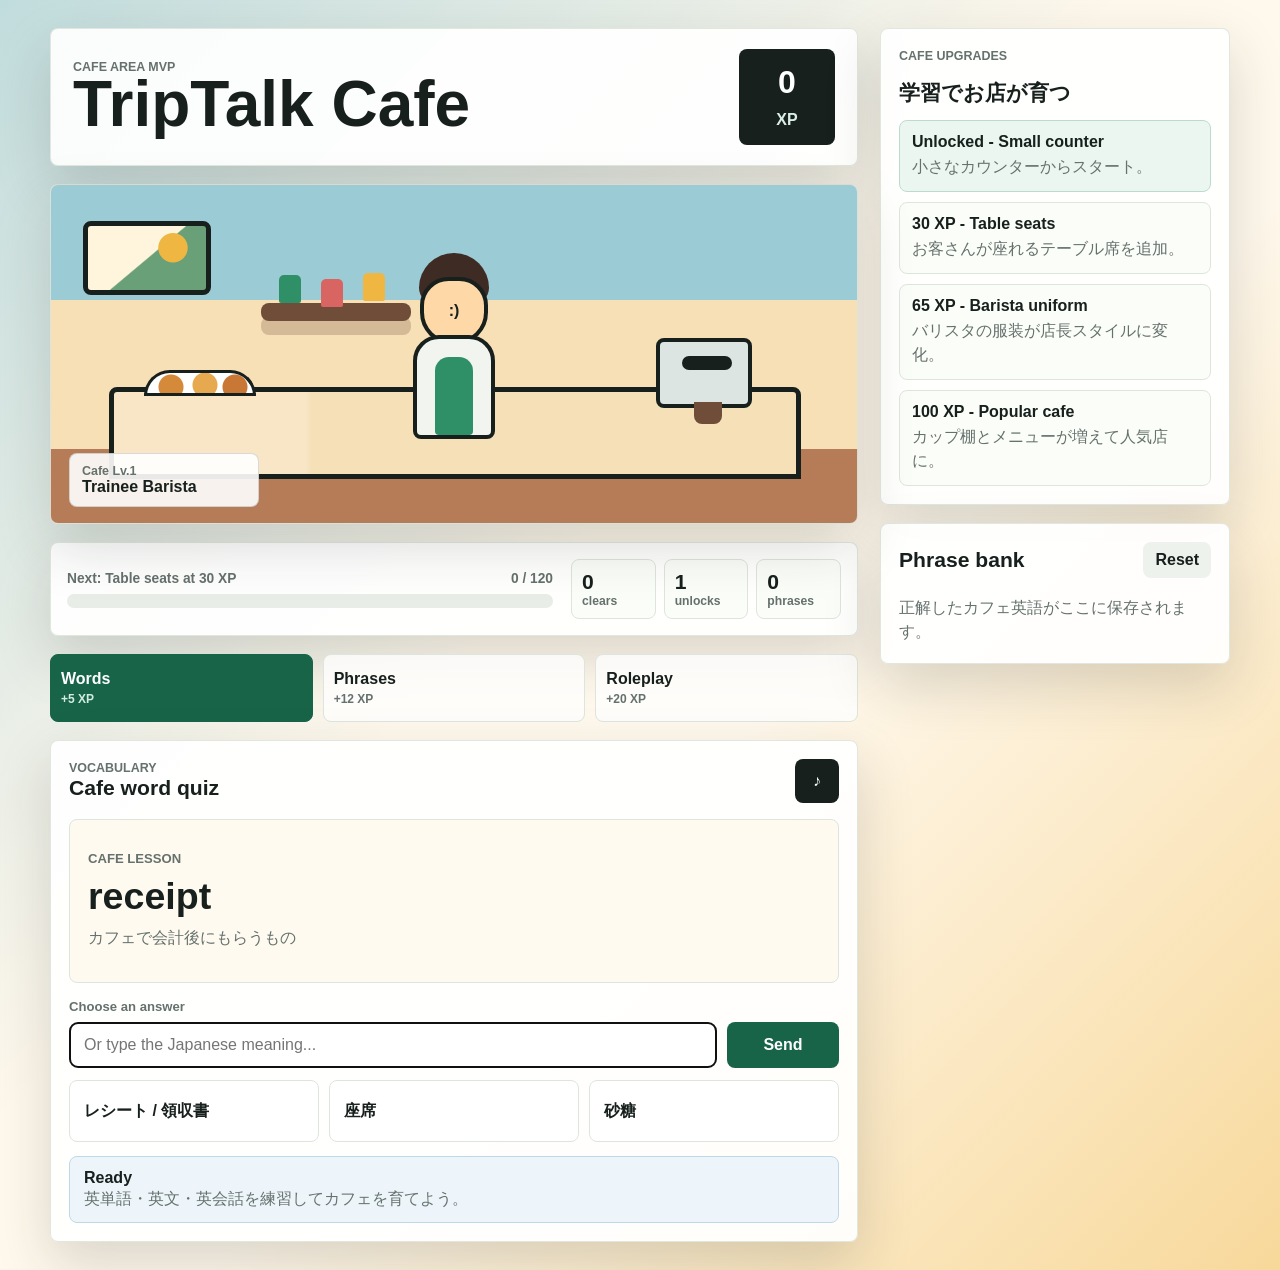
==== index.html @ 15aa1858 "Initial GitHub Pages cafe app" ====
<!doctype html>
<html lang="ja">
  <head>
    <meta charset="utf-8" />
    <meta name="viewport" content="width=device-width, initial-scale=1" />
    <title>TripTalk Cafe</title>
    <link rel="stylesheet" href="styles.css" />
  </head>
  <body>
    <main class="app-shell">
      <section class="main-panel" aria-label="Cafe learning area">
        <header class="topbar">
          <div>
            <p class="kicker">Cafe Area MVP</p>
            <h1>TripTalk Cafe</h1>
          </div>
          <div class="xp-badge" aria-label="Total XP">
            <strong id="totalXp">0</strong>
            <span>XP</span>
          </div>
        </header>

        <section class="cafe-stage" id="cafeStage" aria-label="Cafe room">
          <div class="wall-art"></div>
          <div class="shelf shelf-left"></div>
          <div class="shelf shelf-right"></div>
          <div class="counter">
            <div class="pastries"></div>
            <div class="machine"></div>
            <div class="cup-row"></div>
          </div>
          <div class="barista" id="barista" aria-label="Barista character">
            <div class="barista-hair"></div>
            <div class="barista-face">
              <span></span>
            </div>
            <div class="barista-body">
              <div class="apron"></div>
            </div>
          </div>
          <div class="stage-label">
            <span id="cafeLevelLabel">Cafe Lv.1</span>
            <strong id="baristaTitle">Trainee Barista</strong>
          </div>
        </section>

        <section class="progress-board">
          <div class="meter-group">
            <div class="meter-label">
              <span id="nextRewardText">Next: Table seats at 30 XP</span>
              <span id="xpMeterText">0 / 120</span>
            </div>
            <div class="meter">
              <span id="xpBar"></span>
            </div>
          </div>
          <div class="stat-grid">
            <div>
              <strong id="clearCount">0</strong>
              <span>clears</span>
            </div>
            <div>
              <strong id="itemCount">0</strong>
              <span>unlocks</span>
            </div>
            <div>
              <strong id="phraseCount">0</strong>
              <span>phrases</span>
            </div>
          </div>
        </section>

        <nav class="mode-tabs" aria-label="Learning modes" id="modeTabs"></nav>

        <section class="lesson-card">
          <div class="lesson-head">
            <div>
              <p class="label" id="modeLabel">Vocabulary</p>
              <h2 id="promptTitle">Start learning cafe English</h2>
            </div>
            <button class="icon-button" id="soundButton" type="button" aria-label="Read English aloud" title="Read English aloud">
              <span aria-hidden="true">♪</span>
            </button>
          </div>

          <div class="question-box" id="questionBox" aria-live="polite"></div>

          <form class="answer-form" id="answerForm">
            <label for="answerInput" id="answerLabel">Your answer</label>
            <div class="answer-row">
              <input id="answerInput" name="answer" autocomplete="off" placeholder="Type your answer..." />
              <button type="submit">Send</button>
            </div>
          </form>

          <div class="choice-grid" id="choiceGrid" aria-label="Answer choices"></div>

          <section class="feedback" id="feedback" aria-live="polite">
            <strong>Ready</strong>
            <span>英単語・英文・英会話を練習してカフェを育てよう。</span>
          </section>
        </section>
      </section>

      <aside class="side-panel" aria-label="Cafe progress">
        <section class="side-card">
          <p class="kicker">Cafe upgrades</p>
          <h2>学習でお店が育つ</h2>
          <div class="upgrade-list" id="upgradeList"></div>
        </section>

        <section class="side-card">
          <div class="section-head">
            <h2>Phrase bank</h2>
            <button id="resetButton" type="button">Reset</button>
          </div>
          <div id="phraseBank"></div>
        </section>
      </aside>
    </main>

    <script src="app.js"></script>
  </body>
</html>
---- styles.css ----
:root {
  color-scheme: light;
  --ink: #17201d;
  --muted: #65716d;
  --paper: #fff8ec;
  --surface: #ffffff;
  --line: #dee5dc;
  --green: #2f8f67;
  --green-dark: #176449;
  --rose: #d96563;
  --sky: #9bcbd4;
  --gold: #efb642;
  --coffee: #6f4d38;
  --cream: #f6e0b8;
  --shadow: 0 22px 55px rgba(36, 43, 38, 0.17);
}

* {
  box-sizing: border-box;
}

body {
  margin: 0;
  min-height: 100vh;
  font-family: Inter, "Yu Gothic UI", "Hiragino Kaku Gothic ProN", Meiryo, sans-serif;
  color: var(--ink);
  background:
    linear-gradient(135deg, rgba(155, 203, 212, 0.62), transparent 44%),
    linear-gradient(315deg, rgba(239, 182, 66, 0.48), transparent 42%),
    var(--paper);
}

button,
input {
  font: inherit;
}

button {
  border: 0;
  cursor: pointer;
}

.app-shell {
  width: min(1180px, calc(100% - 32px));
  min-height: 100vh;
  margin: 0 auto;
  padding: 28px 0;
  display: grid;
  grid-template-columns: minmax(0, 1fr) 350px;
  gap: 22px;
  align-items: start;
}

.main-panel,
.side-panel {
  display: grid;
  gap: 18px;
}

.topbar,
.cafe-stage,
.progress-board,
.lesson-card,
.side-card {
  background: rgba(255, 255, 255, 0.92);
  border: 1px solid rgba(222, 229, 220, 0.9);
  border-radius: 8px;
  box-shadow: var(--shadow);
}

.topbar {
  min-height: 98px;
  padding: 20px 22px;
  display: flex;
  align-items: center;
  justify-content: space-between;
  gap: 16px;
}

.kicker,
.label {
  margin: 0;
  color: var(--muted);
  font-size: 0.78rem;
  font-weight: 850;
  letter-spacing: 0;
  text-transform: uppercase;
}

h1,
h2,
p {
  margin-top: 0;
}

h1 {
  margin-bottom: 0;
  font-size: clamp(2.1rem, 5vw, 4.4rem);
  line-height: 0.95;
}

h2 {
  margin-bottom: 0;
  font-size: 1.32rem;
  line-height: 1.2;
}

.xp-badge {
  min-width: 96px;
  aspect-ratio: 1;
  padding: 10px;
  border-radius: 8px;
  background: var(--ink);
  color: white;
  display: grid;
  place-items: center;
  text-align: center;
}

.xp-badge strong {
  font-size: 2rem;
  line-height: 1;
}

.xp-badge span {
  color: #d9eee5;
  font-weight: 850;
}

.cafe-stage {
  position: relative;
  height: 340px;
  overflow: hidden;
  background:
    linear-gradient(#9bcbd4 0 34%, #f7dfb6 34% 78%, #b67c58 78% 100%);
}

.cafe-stage.level-2 {
  background:
    linear-gradient(#9bcbd4 0 32%, #f4d5a7 32% 76%, #a66d4c 76% 100%);
}

.cafe-stage.level-3 {
  background:
    linear-gradient(#8fc1cd 0 30%, #f2cd9b 30% 74%, #965f42 74% 100%);
}

.wall-art {
  position: absolute;
  left: 32px;
  top: 36px;
  width: 128px;
  height: 74px;
  border: 5px solid var(--ink);
  border-radius: 8px;
  background:
    radial-gradient(circle at 72% 34%, var(--gold) 0 15%, transparent 16%),
    linear-gradient(140deg, transparent 0 50%, #6aa078 51% 100%),
    #fff4dc;
}

.shelf {
  position: absolute;
  top: 118px;
  height: 18px;
  border-radius: 8px;
  background: var(--coffee);
  box-shadow: 0 14px 0 rgba(111, 77, 56, 0.25);
}

.shelf::before {
  content: "";
  position: absolute;
  left: 18px;
  top: -28px;
  width: 22px;
  height: 28px;
  border-radius: 5px 5px 2px 2px;
  background: var(--green);
  box-shadow: 42px 4px 0 var(--rose), 84px -2px 0 var(--gold);
}

.shelf-left {
  left: 210px;
  width: 150px;
}

.shelf-right {
  right: 30px;
  width: 156px;
  opacity: 0;
}

.cafe-stage.level-2 .shelf-right,
.cafe-stage.level-3 .shelf-right {
  opacity: 1;
}

.counter {
  position: absolute;
  left: 58px;
  right: 56px;
  bottom: 44px;
  height: 92px;
  border: 5px solid var(--ink);
  border-radius: 8px 8px 0 0;
  background:
    linear-gradient(90deg, rgba(255, 255, 255, 0.2) 0 28%, transparent 29%),
    var(--cream);
}

.machine {
  position: absolute;
  right: 44px;
  top: -54px;
  width: 96px;
  height: 70px;
  border: 4px solid var(--ink);
  border-radius: 8px;
  background: #dce5e2;
}

.machine::before {
  content: "";
  position: absolute;
  left: 22px;
  top: 14px;
  width: 50px;
  height: 14px;
  border-radius: 999px;
  background: var(--ink);
}

.machine::after {
  content: "";
  position: absolute;
  left: 34px;
  bottom: -20px;
  width: 28px;
  height: 22px;
  border-radius: 0 0 8px 8px;
  background: var(--coffee);
}

.pastries {
  position: absolute;
  left: 30px;
  top: -22px;
  width: 112px;
  height: 26px;
  border: 3px solid var(--ink);
  border-radius: 999px 999px 8px 8px;
  background:
    radial-gradient(circle at 24px 14px, #d58a3a 0 12px, transparent 13px),
    radial-gradient(circle at 58px 12px, #e7a950 0 12px, transparent 13px),
    radial-gradient(circle at 88px 14px, #c97735 0 12px, transparent 13px),
    #fff;
}

.cup-row {
  position: absolute;
  left: 190px;
  top: -22px;
  width: 96px;
  height: 26px;
  opacity: 0;
  background: repeating-linear-gradient(90deg, #fff 0 18px, transparent 18px 28px);
}

.cafe-stage.level-3 .cup-row {
  opacity: 1;
}

.barista {
  position: absolute;
  left: 50%;
  bottom: 84px;
  width: 118px;
  height: 186px;
  transform: translateX(-50%);
}

.barista-hair {
  position: absolute;
  left: 24px;
  top: 0;
  width: 70px;
  height: 52px;
  border-radius: 36px 36px 18px 18px;
  background: #3e2b24;
}

.barista-face {
  position: absolute;
  left: 25px;
  top: 24px;
  width: 68px;
  height: 68px;
  border: 4px solid var(--ink);
  border-radius: 42% 42% 48% 48%;
  background: #ffd8a8;
  display: grid;
  place-items: center;
}

.barista-face span::before {
  content: ":)";
  font-weight: 900;
}

.barista-body {
  position: absolute;
  left: 18px;
  right: 18px;
  bottom: 0;
  height: 104px;
  border: 4px solid var(--ink);
  border-radius: 26px 26px 8px 8px;
  background: #f1f4ef;
}

.apron {
  position: absolute;
  left: 18px;
  right: 18px;
  bottom: 0;
  height: 78px;
  border-radius: 14px 14px 4px 4px;
  background: var(--green);
}

.cafe-stage.level-2 .apron {
  background: var(--rose);
}

.cafe-stage.level-3 .barista-body {
  background: #253d58;
}

.cafe-stage.level-3 .apron {
  background: var(--gold);
}

.stage-label {
  position: absolute;
  left: 18px;
  bottom: 16px;
  min-width: 190px;
  padding: 10px 12px;
  border-radius: 8px;
  background: rgba(255, 255, 255, 0.9);
  border: 1px solid rgba(23, 32, 29, 0.16);
}

.stage-label span,
.stage-label strong {
  display: block;
}

.stage-label span {
  color: var(--muted);
  font-size: 0.78rem;
  font-weight: 850;
}

.progress-board {
  padding: 16px;
  display: grid;
  grid-template-columns: minmax(0, 1fr) 270px;
  gap: 18px;
  align-items: center;
}

.meter-label {
  display: flex;
  justify-content: space-between;
  gap: 12px;
  color: var(--muted);
  font-size: 0.86rem;
  font-weight: 850;
  margin-bottom: 8px;
}

.meter {
  height: 14px;
  overflow: hidden;
  border-radius: 999px;
  background: #e8ede7;
}

.meter span {
  display: block;
  height: 100%;
  width: 0%;
  border-radius: inherit;
  background: linear-gradient(90deg, var(--green), var(--gold));
  transition: width 220ms ease;
}

.stat-grid {
  display: grid;
  grid-template-columns: repeat(3, 1fr);
  gap: 8px;
}

.stat-grid div {
  padding: 10px;
  border: 1px solid var(--line);
  border-radius: 8px;
  background: #fbfdf8;
}

.stat-grid strong,
.stat-grid span {
  display: block;
}

.stat-grid strong {
  font-size: 1.32rem;
}

.stat-grid span {
  color: var(--muted);
  font-size: 0.76rem;
  font-weight: 850;
}

.mode-tabs {
  display: grid;
  grid-template-columns: repeat(3, 1fr);
  gap: 10px;
}

.mode-tabs button {
  min-height: 68px;
  padding: 10px;
  border-radius: 8px;
  color: var(--ink);
  background: rgba(255, 255, 255, 0.78);
  border: 1px solid var(--line);
  font-weight: 900;
  text-align: left;
}

.mode-tabs button span {
  display: block;
  color: var(--muted);
  font-size: 0.75rem;
  font-weight: 850;
  margin-top: 4px;
}

.mode-tabs button.active {
  color: white;
  background: var(--green-dark);
  border-color: var(--green-dark);
}

.mode-tabs button.active span {
  color: #d2ede0;
}

.lesson-card,
.side-card {
  padding: 18px;
}

.lesson-head,
.section-head {
  display: flex;
  align-items: center;
  justify-content: space-between;
  gap: 12px;
}

.icon-button {
  width: 44px;
  height: 44px;
  border-radius: 8px;
  background: var(--ink);
  color: white;
  font-weight: 900;
  flex: 0 0 auto;
}

.question-box {
  min-height: 164px;
  margin: 16px 0;
  padding: 18px;
  border-radius: 8px;
  border: 1px solid var(--line);
  background: #fffaf0;
  display: grid;
  align-content: center;
  gap: 10px;
}

.question-box .speaker {
  color: var(--muted);
  font-size: 0.82rem;
  font-weight: 850;
  text-transform: uppercase;
}

.question-box .prompt {
  font-size: clamp(1.4rem, 4vw, 2.35rem);
  font-weight: 900;
  line-height: 1.08;
}

.question-box .hint {
  color: var(--muted);
  line-height: 1.55;
}

.answer-form {
  display: grid;
  gap: 8px;
}

.answer-form label {
  color: var(--muted);
  font-size: 0.82rem;
  font-weight: 900;
}

.answer-row {
  display: grid;
  grid-template-columns: minmax(0, 1fr) 112px;
  gap: 10px;
}

.answer-row input {
  min-width: 0;
  padding: 13px 14px;
  border: 1px solid var(--line);
  border-radius: 8px;
  background: white;
  color: var(--ink);
}

.answer-row button,
.choice-grid button,
.side-card button {
  padding: 12px 14px;
  border-radius: 8px;
  background: var(--green-dark);
  color: white;
  font-weight: 900;
}

.choice-grid {
  display: grid;
  grid-template-columns: repeat(3, 1fr);
  gap: 10px;
  margin-top: 12px;
}

.choice-grid button {
  min-height: 62px;
  color: var(--ink);
  background: white;
  border: 1px solid var(--line);
  text-align: left;
}

.choice-grid button:hover,
.choice-grid button:focus {
  border-color: var(--green);
  box-shadow: 0 0 0 3px rgba(47, 143, 103, 0.15);
}

.feedback {
  min-height: 58px;
  margin-top: 14px;
  padding: 12px 14px;
  border-radius: 8px;
  display: grid;
  gap: 2px;
  background: #edf5fb;
  border: 1px solid #bfd8e8;
}

.feedback.good {
  background: #eaf6ef;
  border-color: #bcdccb;
}

.feedback.try {
  background: #fff4e6;
  border-color: #efd0a8;
}

.feedback strong {
  display: block;
}

.feedback span {
  color: var(--muted);
}

.side-card {
  display: grid;
  gap: 14px;
}

.side-card p {
  color: var(--muted);
  line-height: 1.55;
  margin-bottom: 0;
}

.upgrade-list,
.phrase-list {
  display: grid;
  gap: 10px;
}

.upgrade-item,
.phrase-item {
  padding: 12px;
  border-radius: 8px;
  border: 1px solid var(--line);
  background: #fbfdf8;
}

.upgrade-item.unlocked {
  border-color: #bcdccb;
  background: #eaf6ef;
}

.upgrade-item strong,
.upgrade-item span,
.phrase-item strong,
.phrase-item span {
  display: block;
}

.upgrade-item span,
.phrase-item span,
.empty-bank {
  margin-top: 4px;
  color: var(--muted);
  line-height: 1.5;
}

.section-head h2 {
  margin: 0;
}

.section-head button {
  color: var(--ink);
  background: #eef2ed;
  padding: 9px 12px;
}

@media (max-width: 920px) {
  .app-shell {
    grid-template-columns: 1fr;
  }

  .progress-board {
    grid-template-columns: 1fr;
  }
}

@media (max-width: 640px) {
  .app-shell {
    width: min(100% - 20px, 1180px);
    padding: 10px 0;
  }

  .topbar {
    align-items: flex-start;
  }

  .xp-badge {
    min-width: 74px;
  }

  .cafe-stage {
    height: 300px;
  }

  .counter {
    left: 20px;
    right: 20px;
  }

  .barista {
    transform: translateX(-44%) scale(0.88);
  }

  .mode-tabs,
  .choice-grid,
  .answer-row,
  .stat-grid {
    grid-template-columns: 1fr;
  }
}
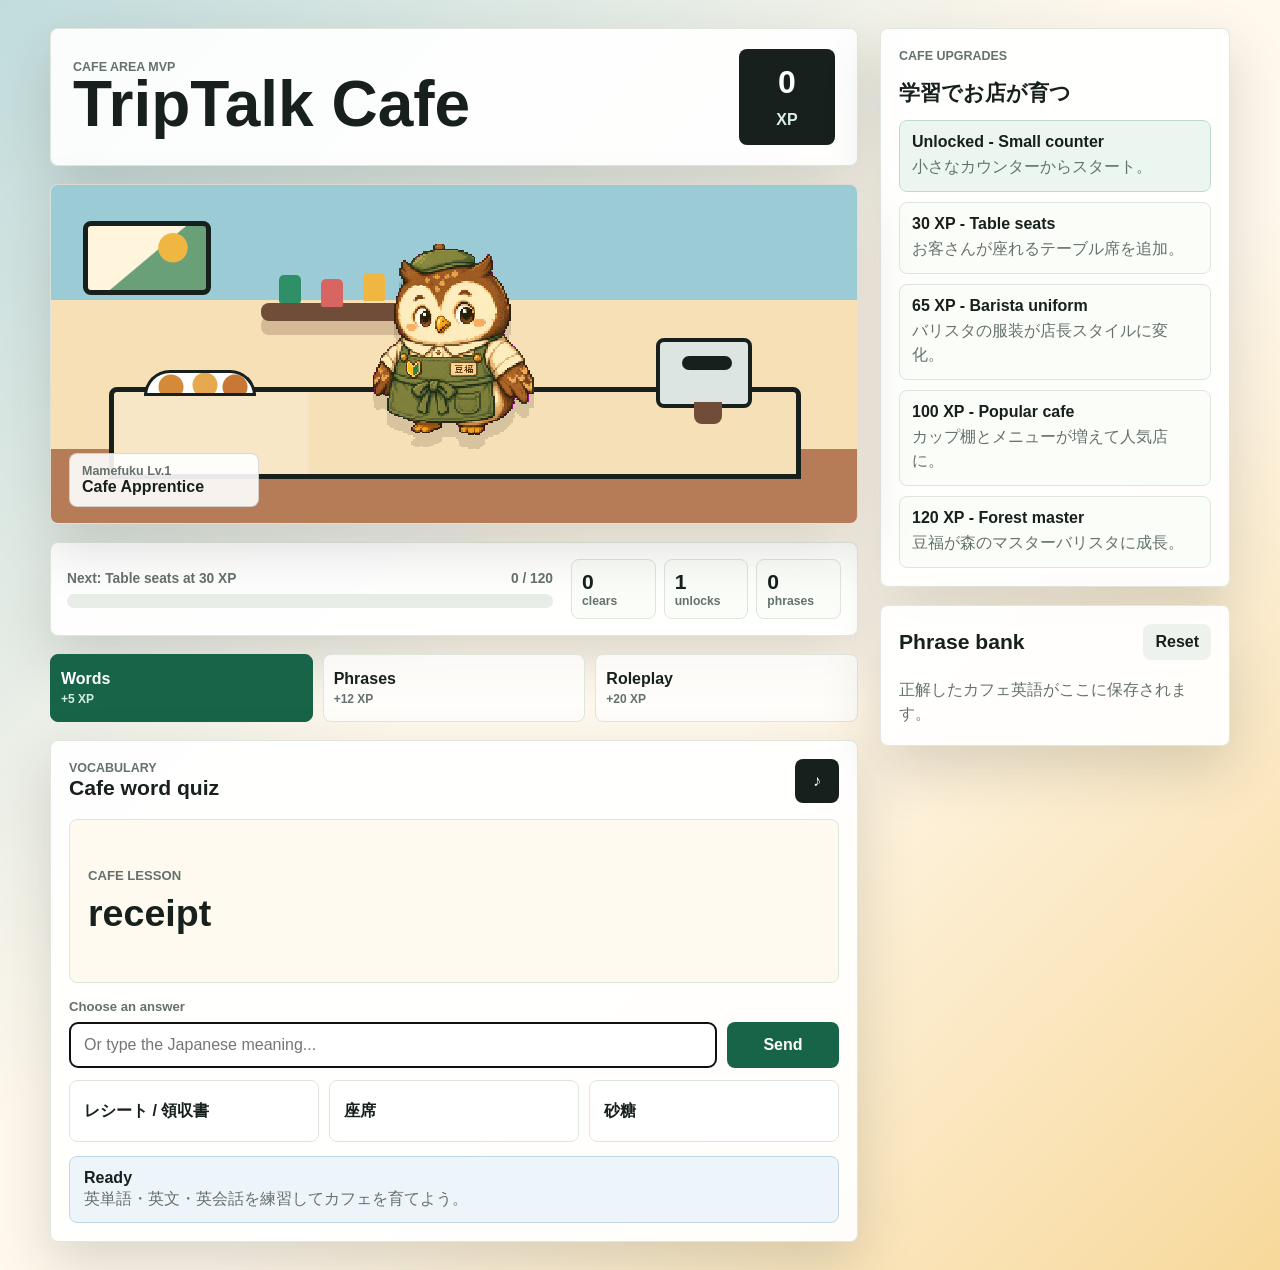
==== commit a9b1d2b0: "Add Mamefuku character progression" ====
--- a/index.html
+++ b/index.html
@@ -29,14 +29,8 @@
             <div class="machine"></div>
             <div class="cup-row"></div>
           </div>
-          <div class="barista" id="barista" aria-label="Barista character">
-            <div class="barista-hair"></div>
-            <div class="barista-face">
-              <span></span>
-            </div>
-            <div class="barista-body">
-              <div class="apron"></div>
-            </div>
+          <div class="barista" id="barista" aria-label="Mamefuku character">
+            <img id="mamefukuImage" class="mamefuku-image" src="assets/characters/mamefuku/mamefuku-lv1.png" alt="Mamefuku cafe apprentice" />
           </div>
           <div class="stage-label">
             <span id="cafeLevelLabel">Cafe Lv.1</span>
--- a/styles.css
+++ b/styles.css
@@ -274,71 +274,22 @@
 .barista {
   position: absolute;
   left: 50%;
-  bottom: 84px;
-  width: 118px;
-  height: 186px;
+  bottom: 64px;
+  width: clamp(154px, 28vw, 238px);
+  height: clamp(154px, 28vw, 238px);
   transform: translateX(-50%);
-}
-
-.barista-hair {
-  position: absolute;
-  left: 24px;
-  top: 0;
-  width: 70px;
-  height: 52px;
-  border-radius: 36px 36px 18px 18px;
-  background: #3e2b24;
-}
-
-.barista-face {
-  position: absolute;
-  left: 25px;
-  top: 24px;
-  width: 68px;
-  height: 68px;
-  border: 4px solid var(--ink);
-  border-radius: 42% 42% 48% 48%;
-  background: #ffd8a8;
-  display: grid;
-  place-items: center;
-}
-
-.barista-face span::before {
-  content: ":)";
-  font-weight: 900;
-}
-
-.barista-body {
-  position: absolute;
-  left: 18px;
-  right: 18px;
-  bottom: 0;
-  height: 104px;
-  border: 4px solid var(--ink);
-  border-radius: 26px 26px 8px 8px;
-  background: #f1f4ef;
-}
-
-.apron {
-  position: absolute;
-  left: 18px;
-  right: 18px;
-  bottom: 0;
-  height: 78px;
-  border-radius: 14px 14px 4px 4px;
-  background: var(--green);
-}
-
-.cafe-stage.level-2 .apron {
-  background: var(--rose);
-}
-
-.cafe-stage.level-3 .barista-body {
-  background: #253d58;
-}
-
-.cafe-stage.level-3 .apron {
-  background: var(--gold);
+  display: grid;
+  place-items: end center;
+  z-index: 2;
+}
+
+.mamefuku-image {
+  display: block;
+  width: 100%;
+  height: 100%;
+  object-fit: contain;
+  image-rendering: pixelated;
+  filter: drop-shadow(0 14px 0 rgba(63, 43, 31, 0.16));
 }
 
 .stage-label {
@@ -688,7 +639,10 @@
   }
 
   .barista {
-    transform: translateX(-44%) scale(0.88);
+    bottom: 62px;
+    width: 168px;
+    height: 168px;
+    transform: translateX(-42%);
   }
 
   .mode-tabs,
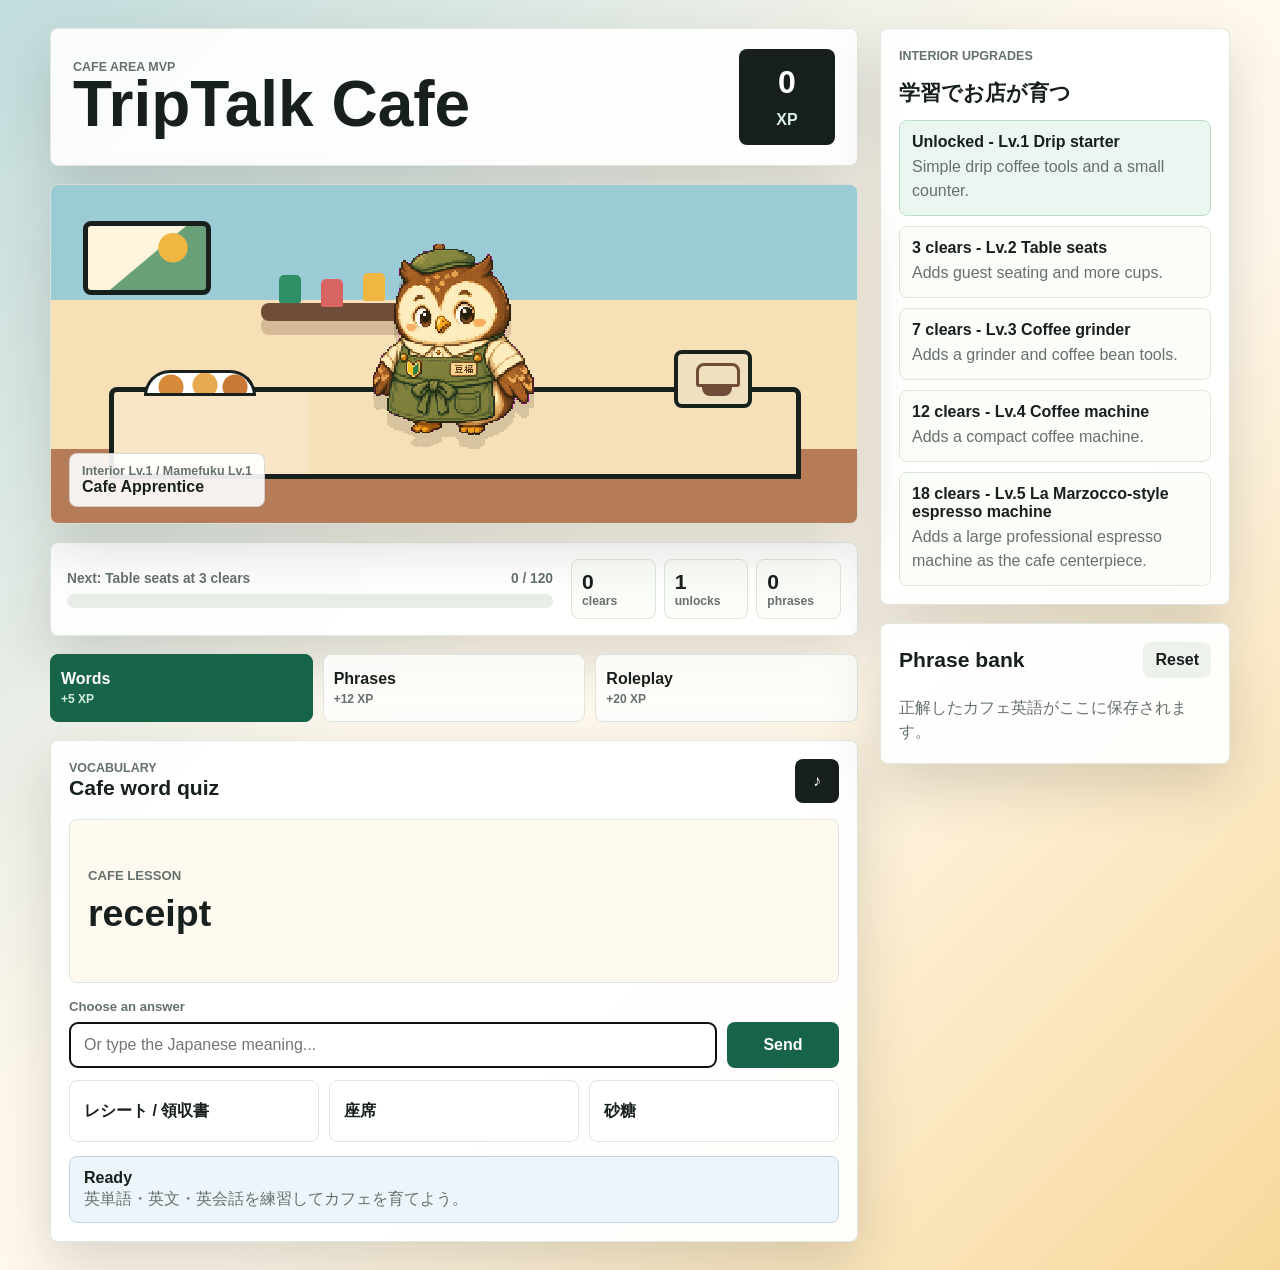
==== commit 5de68b75: "Add independent cafe interior progression" ====
--- a/index.html
+++ b/index.html
@@ -26,14 +26,17 @@
           <div class="shelf shelf-right"></div>
           <div class="counter">
             <div class="pastries"></div>
-            <div class="machine"></div>
+            <div class="drip-stand"></div>
+            <div class="grinder"></div>
+            <div class="coffee-machine"></div>
+            <div class="espresso-machine"></div>
             <div class="cup-row"></div>
           </div>
           <div class="barista" id="barista" aria-label="Mamefuku character">
             <img id="mamefukuImage" class="mamefuku-image" src="assets/characters/mamefuku/mamefuku-lv1.png" alt="Mamefuku cafe apprentice" />
           </div>
           <div class="stage-label">
-            <span id="cafeLevelLabel">Cafe Lv.1</span>
+            <span id="cafeLevelLabel">Interior Lv.1</span>
             <strong id="baristaTitle">Trainee Barista</strong>
           </div>
         </section>
@@ -98,7 +101,7 @@
 
       <aside class="side-panel" aria-label="Cafe progress">
         <section class="side-card">
-          <p class="kicker">Cafe upgrades</p>
+          <p class="kicker">Interior upgrades</p>
           <h2>学習でお店が育つ</h2>
           <div class="upgrade-list" id="upgradeList"></div>
         </section>
--- a/styles.css
+++ b/styles.css
@@ -135,12 +135,14 @@
     linear-gradient(#9bcbd4 0 34%, #f7dfb6 34% 78%, #b67c58 78% 100%);
 }
 
-.cafe-stage.level-2 {
+.cafe-stage.interior-2,
+.cafe-stage.interior-3 {
   background:
     linear-gradient(#9bcbd4 0 32%, #f4d5a7 32% 76%, #a66d4c 76% 100%);
 }
 
-.cafe-stage.level-3 {
+.cafe-stage.interior-4,
+.cafe-stage.interior-5 {
   background:
     linear-gradient(#8fc1cd 0 30%, #f2cd9b 30% 74%, #965f42 74% 100%);
 }
@@ -191,8 +193,10 @@
   opacity: 0;
 }
 
-.cafe-stage.level-2 .shelf-right,
-.cafe-stage.level-3 .shelf-right {
+.cafe-stage.interior-2 .shelf-right,
+.cafe-stage.interior-3 .shelf-right,
+.cafe-stage.interior-4 .shelf-right,
+.cafe-stage.interior-5 .shelf-right {
   opacity: 1;
 }
 
@@ -209,37 +213,149 @@
     var(--cream);
 }
 
-.machine {
+.drip-stand {
   position: absolute;
   right: 44px;
-  top: -54px;
-  width: 96px;
-  height: 70px;
+  top: -42px;
+  width: 78px;
+  height: 58px;
   border: 4px solid var(--ink);
   border-radius: 8px;
+  background: #efe0bf;
+}
+
+.drip-stand::before {
+  content: "";
+  position: absolute;
+  left: 18px;
+  top: 9px;
+  width: 38px;
+  height: 18px;
+  border-radius: 8px 8px 3px 3px;
+  border: 3px solid var(--coffee);
+  background: transparent;
+}
+
+.drip-stand::after {
+  content: "";
+  position: absolute;
+  left: 24px;
+  bottom: 8px;
+  width: 30px;
+  height: 12px;
+  border-radius: 2px 2px 8px 8px;
+  background: var(--coffee);
+}
+
+.grinder,
+.coffee-machine,
+.espresso-machine {
+  position: absolute;
+  opacity: 0;
+  transition: opacity 180ms ease;
+}
+
+.grinder {
+  right: 142px;
+  top: -50px;
+  width: 48px;
+  height: 66px;
+  border: 4px solid var(--ink);
+  border-radius: 8px;
+  background: #6f8f72;
+}
+
+.grinder::before {
+  content: "";
+  position: absolute;
+  left: 8px;
+  top: -24px;
+  width: 26px;
+  height: 28px;
+  border: 4px solid var(--ink);
+  border-radius: 16px 16px 6px 6px;
+  background: #d7c3a4;
+}
+
+.coffee-machine {
+  right: 38px;
+  top: -64px;
+  width: 104px;
+  height: 78px;
+  border: 4px solid var(--ink);
+  border-radius: 8px;
   background: #dce5e2;
 }
 
-.machine::before {
+.coffee-machine::before {
   content: "";
   position: absolute;
-  left: 22px;
-  top: 14px;
-  width: 50px;
+  left: 20px;
+  top: 15px;
+  width: 56px;
   height: 14px;
   border-radius: 999px;
   background: var(--ink);
 }
 
-.machine::after {
+.coffee-machine::after {
   content: "";
   position: absolute;
-  left: 34px;
+  left: 37px;
   bottom: -20px;
-  width: 28px;
+  width: 30px;
   height: 22px;
   border-radius: 0 0 8px 8px;
   background: var(--coffee);
+}
+
+.espresso-machine {
+  right: 18px;
+  top: -86px;
+  width: 172px;
+  height: 98px;
+  border: 5px solid var(--ink);
+  border-radius: 10px 10px 8px 8px;
+  background:
+    radial-gradient(circle at 24px 24px, #f5e6be 0 8px, transparent 9px),
+    linear-gradient(#bf4f4a 0 58%, #8d3735 59% 100%);
+  box-shadow: inset 0 -12px 0 rgba(0, 0, 0, 0.12);
+}
+
+.espresso-machine::before {
+  content: "";
+  position: absolute;
+  left: 52px;
+  right: 18px;
+  top: 24px;
+  height: 14px;
+  border-radius: 999px;
+  background: var(--ink);
+}
+
+.espresso-machine::after {
+  content: "";
+  position: absolute;
+  left: 68px;
+  bottom: -22px;
+  width: 64px;
+  height: 24px;
+  border-radius: 0 0 8px 8px;
+  background: var(--coffee);
+}
+
+.cafe-stage.interior-3 .grinder,
+.cafe-stage.interior-4 .grinder,
+.cafe-stage.interior-5 .grinder,
+.cafe-stage.interior-4 .coffee-machine,
+.cafe-stage.interior-5 .espresso-machine {
+  opacity: 1;
+}
+
+.cafe-stage.interior-4 .drip-stand,
+.cafe-stage.interior-5 .drip-stand,
+.cafe-stage.interior-5 .coffee-machine {
+  opacity: 0;
 }
 
 .pastries {
@@ -267,7 +383,9 @@
   background: repeating-linear-gradient(90deg, #fff 0 18px, transparent 18px 28px);
 }
 
-.cafe-stage.level-3 .cup-row {
+.cafe-stage.interior-3 .cup-row,
+.cafe-stage.interior-4 .cup-row,
+.cafe-stage.interior-5 .cup-row {
   opacity: 1;
 }
 
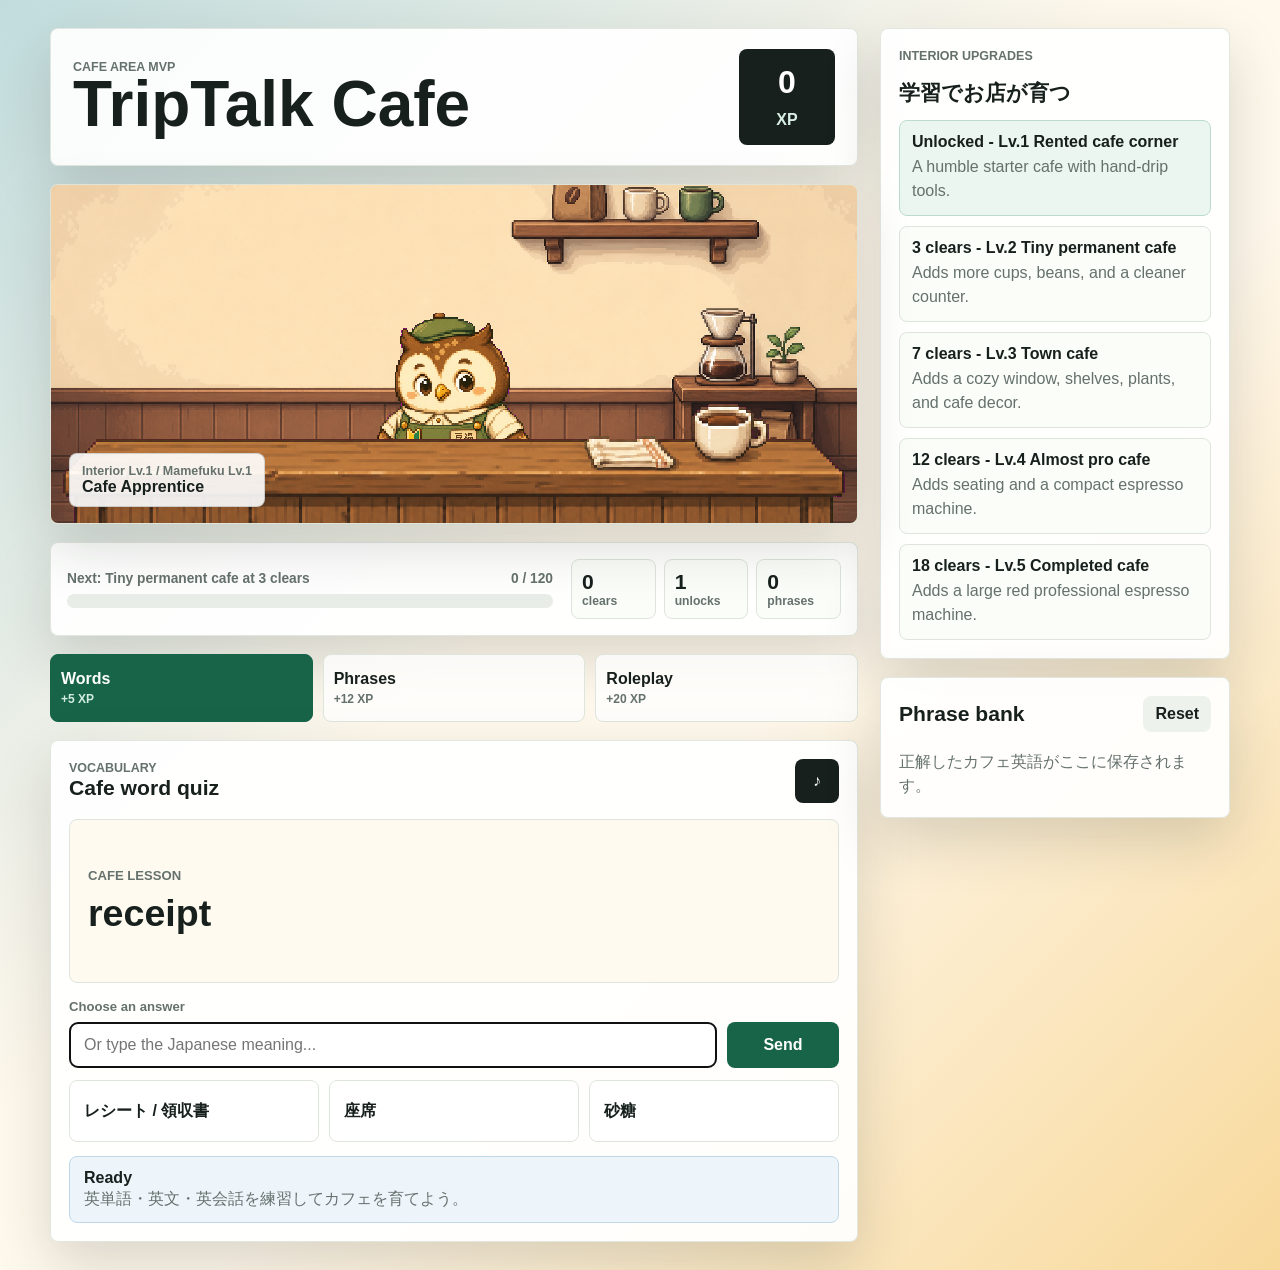
==== commit bb2ff7c8: "Use cafe interior image layers in app" ====
--- a/index.html
+++ b/index.html
@@ -21,20 +21,11 @@
         </header>
 
         <section class="cafe-stage" id="cafeStage" aria-label="Cafe room">
-          <div class="wall-art"></div>
-          <div class="shelf shelf-left"></div>
-          <div class="shelf shelf-right"></div>
-          <div class="counter">
-            <div class="pastries"></div>
-            <div class="drip-stand"></div>
-            <div class="grinder"></div>
-            <div class="coffee-machine"></div>
-            <div class="espresso-machine"></div>
-            <div class="cup-row"></div>
-          </div>
+          <img id="interiorBack" class="interior-layer interior-back" src="assets/interiors/cafe/cafe-lv1-back.png" alt="" />
           <div class="barista" id="barista" aria-label="Mamefuku character">
             <img id="mamefukuImage" class="mamefuku-image" src="assets/characters/mamefuku/mamefuku-lv1.png" alt="Mamefuku cafe apprentice" />
           </div>
+          <img id="interiorFront" class="interior-layer interior-front" src="assets/interiors/cafe/cafe-lv1-front.png" alt="" />
           <div class="stage-label">
             <span id="cafeLevelLabel">Interior Lv.1</span>
             <strong id="baristaTitle">Trainee Barista</strong>
--- a/styles.css
+++ b/styles.css
@@ -131,270 +131,34 @@
   position: relative;
   height: 340px;
   overflow: hidden;
-  background:
-    linear-gradient(#9bcbd4 0 34%, #f7dfb6 34% 78%, #b67c58 78% 100%);
-}
-
-.cafe-stage.interior-2,
-.cafe-stage.interior-3 {
-  background:
-    linear-gradient(#9bcbd4 0 32%, #f4d5a7 32% 76%, #a66d4c 76% 100%);
-}
-
-.cafe-stage.interior-4,
-.cafe-stage.interior-5 {
-  background:
-    linear-gradient(#8fc1cd 0 30%, #f2cd9b 30% 74%, #965f42 74% 100%);
-}
-
-.wall-art {
+  background: #f7dfb6;
+}
+
+.interior-layer {
   position: absolute;
-  left: 32px;
-  top: 36px;
-  width: 128px;
-  height: 74px;
-  border: 5px solid var(--ink);
-  border-radius: 8px;
-  background:
-    radial-gradient(circle at 72% 34%, var(--gold) 0 15%, transparent 16%),
-    linear-gradient(140deg, transparent 0 50%, #6aa078 51% 100%),
-    #fff4dc;
-}
-
-.shelf {
-  position: absolute;
-  top: 118px;
-  height: 18px;
-  border-radius: 8px;
-  background: var(--coffee);
-  box-shadow: 0 14px 0 rgba(111, 77, 56, 0.25);
-}
-
-.shelf::before {
-  content: "";
-  position: absolute;
-  left: 18px;
-  top: -28px;
-  width: 22px;
-  height: 28px;
-  border-radius: 5px 5px 2px 2px;
-  background: var(--green);
-  box-shadow: 42px 4px 0 var(--rose), 84px -2px 0 var(--gold);
-}
-
-.shelf-left {
-  left: 210px;
-  width: 150px;
-}
-
-.shelf-right {
-  right: 30px;
-  width: 156px;
-  opacity: 0;
-}
-
-.cafe-stage.interior-2 .shelf-right,
-.cafe-stage.interior-3 .shelf-right,
-.cafe-stage.interior-4 .shelf-right,
-.cafe-stage.interior-5 .shelf-right {
-  opacity: 1;
-}
-
-.counter {
-  position: absolute;
-  left: 58px;
-  right: 56px;
-  bottom: 44px;
-  height: 92px;
-  border: 5px solid var(--ink);
-  border-radius: 8px 8px 0 0;
-  background:
-    linear-gradient(90deg, rgba(255, 255, 255, 0.2) 0 28%, transparent 29%),
-    var(--cream);
-}
-
-.drip-stand {
-  position: absolute;
-  right: 44px;
-  top: -42px;
-  width: 78px;
-  height: 58px;
-  border: 4px solid var(--ink);
-  border-radius: 8px;
-  background: #efe0bf;
-}
-
-.drip-stand::before {
-  content: "";
-  position: absolute;
-  left: 18px;
-  top: 9px;
-  width: 38px;
-  height: 18px;
-  border-radius: 8px 8px 3px 3px;
-  border: 3px solid var(--coffee);
-  background: transparent;
-}
-
-.drip-stand::after {
-  content: "";
-  position: absolute;
-  left: 24px;
-  bottom: 8px;
-  width: 30px;
-  height: 12px;
-  border-radius: 2px 2px 8px 8px;
-  background: var(--coffee);
-}
-
-.grinder,
-.coffee-machine,
-.espresso-machine {
-  position: absolute;
-  opacity: 0;
-  transition: opacity 180ms ease;
-}
-
-.grinder {
-  right: 142px;
-  top: -50px;
-  width: 48px;
-  height: 66px;
-  border: 4px solid var(--ink);
-  border-radius: 8px;
-  background: #6f8f72;
-}
-
-.grinder::before {
-  content: "";
-  position: absolute;
-  left: 8px;
-  top: -24px;
-  width: 26px;
-  height: 28px;
-  border: 4px solid var(--ink);
-  border-radius: 16px 16px 6px 6px;
-  background: #d7c3a4;
-}
-
-.coffee-machine {
-  right: 38px;
-  top: -64px;
-  width: 104px;
-  height: 78px;
-  border: 4px solid var(--ink);
-  border-radius: 8px;
-  background: #dce5e2;
-}
-
-.coffee-machine::before {
-  content: "";
-  position: absolute;
-  left: 20px;
-  top: 15px;
-  width: 56px;
-  height: 14px;
-  border-radius: 999px;
-  background: var(--ink);
-}
-
-.coffee-machine::after {
-  content: "";
-  position: absolute;
-  left: 37px;
-  bottom: -20px;
-  width: 30px;
-  height: 22px;
-  border-radius: 0 0 8px 8px;
-  background: var(--coffee);
-}
-
-.espresso-machine {
-  right: 18px;
-  top: -86px;
-  width: 172px;
-  height: 98px;
-  border: 5px solid var(--ink);
-  border-radius: 10px 10px 8px 8px;
-  background:
-    radial-gradient(circle at 24px 24px, #f5e6be 0 8px, transparent 9px),
-    linear-gradient(#bf4f4a 0 58%, #8d3735 59% 100%);
-  box-shadow: inset 0 -12px 0 rgba(0, 0, 0, 0.12);
-}
-
-.espresso-machine::before {
-  content: "";
-  position: absolute;
-  left: 52px;
-  right: 18px;
-  top: 24px;
-  height: 14px;
-  border-radius: 999px;
-  background: var(--ink);
-}
-
-.espresso-machine::after {
-  content: "";
-  position: absolute;
-  left: 68px;
-  bottom: -22px;
-  width: 64px;
-  height: 24px;
-  border-radius: 0 0 8px 8px;
-  background: var(--coffee);
-}
-
-.cafe-stage.interior-3 .grinder,
-.cafe-stage.interior-4 .grinder,
-.cafe-stage.interior-5 .grinder,
-.cafe-stage.interior-4 .coffee-machine,
-.cafe-stage.interior-5 .espresso-machine {
-  opacity: 1;
-}
-
-.cafe-stage.interior-4 .drip-stand,
-.cafe-stage.interior-5 .drip-stand,
-.cafe-stage.interior-5 .coffee-machine {
-  opacity: 0;
-}
-
-.pastries {
-  position: absolute;
-  left: 30px;
-  top: -22px;
-  width: 112px;
-  height: 26px;
-  border: 3px solid var(--ink);
-  border-radius: 999px 999px 8px 8px;
-  background:
-    radial-gradient(circle at 24px 14px, #d58a3a 0 12px, transparent 13px),
-    radial-gradient(circle at 58px 12px, #e7a950 0 12px, transparent 13px),
-    radial-gradient(circle at 88px 14px, #c97735 0 12px, transparent 13px),
-    #fff;
-}
-
-.cup-row {
-  position: absolute;
-  left: 190px;
-  top: -22px;
-  width: 96px;
-  height: 26px;
-  opacity: 0;
-  background: repeating-linear-gradient(90deg, #fff 0 18px, transparent 18px 28px);
-}
-
-.cafe-stage.interior-3 .cup-row,
-.cafe-stage.interior-4 .cup-row,
-.cafe-stage.interior-5 .cup-row {
-  opacity: 1;
+  inset: 0;
+  display: block;
+  width: 100%;
+  height: 100%;
+  object-fit: cover;
+  image-rendering: pixelated;
+  pointer-events: none;
+}
+
+.interior-back {
+  z-index: 1;
+}
+
+.interior-front {
+  z-index: 3;
 }
 
 .barista {
   position: absolute;
   left: 50%;
-  bottom: 64px;
-  width: clamp(154px, 28vw, 238px);
-  height: clamp(154px, 28vw, 238px);
+  top: 31%;
+  width: clamp(150px, 31%, 236px);
+  aspect-ratio: 1;
   transform: translateX(-50%);
   display: grid;
   place-items: end center;
@@ -414,6 +178,7 @@
   position: absolute;
   left: 18px;
   bottom: 16px;
+  z-index: 4;
   min-width: 190px;
   padding: 10px 12px;
   border-radius: 8px;
@@ -751,16 +516,10 @@
     height: 300px;
   }
 
-  .counter {
-    left: 20px;
-    right: 20px;
-  }
-
   .barista {
-    bottom: 62px;
-    width: 168px;
-    height: 168px;
-    transform: translateX(-42%);
+    top: 31%;
+    width: clamp(132px, 34%, 178px);
+    transform: translateX(-50%);
   }
 
   .mode-tabs,
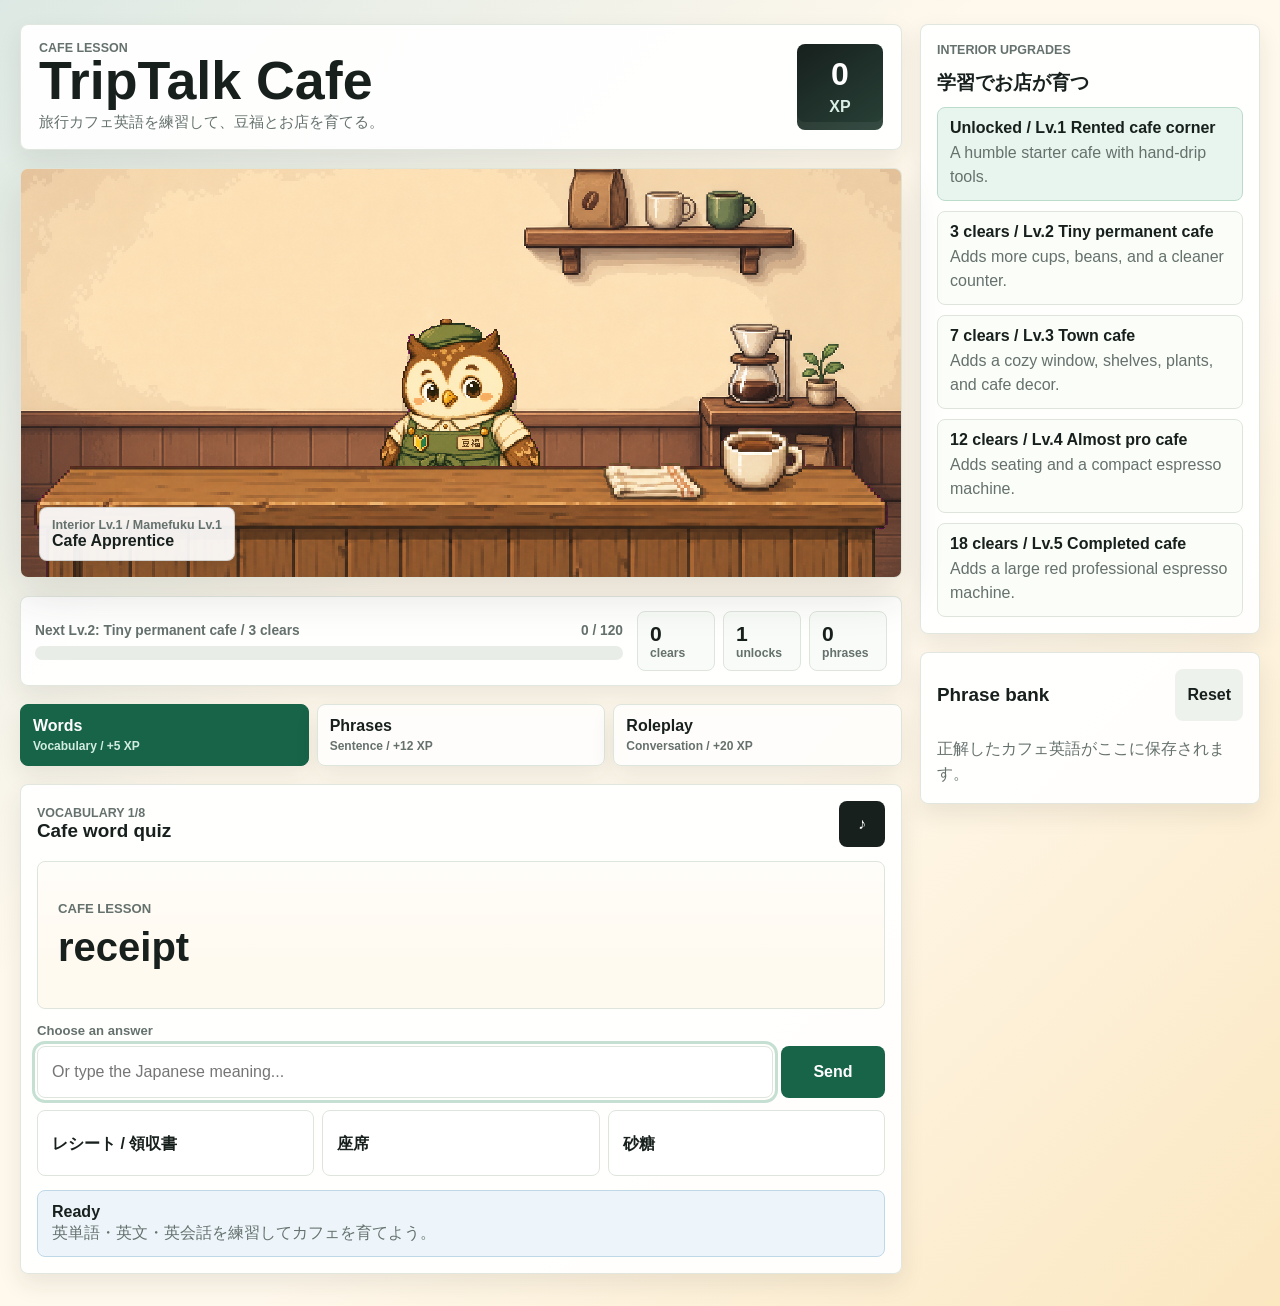
==== commit abd80c20: "Improve cafe app UI layout" ====
--- a/index.html
+++ b/index.html
@@ -11,8 +11,9 @@
       <section class="main-panel" aria-label="Cafe learning area">
         <header class="topbar">
           <div>
-            <p class="kicker">Cafe Area MVP</p>
+            <p class="kicker">Cafe lesson</p>
             <h1>TripTalk Cafe</h1>
+            <p class="topbar-copy">旅行カフェ英語を練習して、豆福とお店を育てる。</p>
           </div>
           <div class="xp-badge" aria-label="Total XP">
             <strong id="totalXp">0</strong>
--- a/styles.css
+++ b/styles.css
@@ -7,12 +7,14 @@
   --line: #dee5dc;
   --green: #2f8f67;
   --green-dark: #176449;
+  --green-soft: #e8f5ee;
   --rose: #d96563;
   --sky: #9bcbd4;
   --gold: #efb642;
   --coffee: #6f4d38;
   --cream: #f6e0b8;
-  --shadow: 0 22px 55px rgba(36, 43, 38, 0.17);
+  --shadow: 0 18px 44px rgba(36, 43, 38, 0.13);
+  --shadow-soft: 0 10px 24px rgba(36, 43, 38, 0.09);
 }
 
 * {
@@ -25,8 +27,8 @@
   font-family: Inter, "Yu Gothic UI", "Hiragino Kaku Gothic ProN", Meiryo, sans-serif;
   color: var(--ink);
   background:
-    linear-gradient(135deg, rgba(155, 203, 212, 0.62), transparent 44%),
-    linear-gradient(315deg, rgba(239, 182, 66, 0.48), transparent 42%),
+    linear-gradient(135deg, rgba(155, 203, 212, 0.34), transparent 38%),
+    linear-gradient(315deg, rgba(239, 182, 66, 0.26), transparent 40%),
     var(--paper);
 }
 
@@ -40,14 +42,20 @@
   cursor: pointer;
 }
 
+button:focus-visible,
+input:focus-visible {
+  outline: 3px solid rgba(47, 143, 103, 0.28);
+  outline-offset: 2px;
+}
+
 .app-shell {
-  width: min(1180px, calc(100% - 32px));
+  width: min(1240px, calc(100% - 32px));
   min-height: 100vh;
   margin: 0 auto;
-  padding: 28px 0;
-  display: grid;
-  grid-template-columns: minmax(0, 1fr) 350px;
-  gap: 22px;
+  padding: 24px 0 32px;
+  display: grid;
+  grid-template-columns: minmax(0, 1fr) 340px;
+  gap: 18px;
   align-items: start;
 }
 
@@ -65,12 +73,12 @@
   background: rgba(255, 255, 255, 0.92);
   border: 1px solid rgba(222, 229, 220, 0.9);
   border-radius: 8px;
-  box-shadow: var(--shadow);
+  box-shadow: var(--shadow-soft);
 }
 
 .topbar {
-  min-height: 98px;
-  padding: 20px 22px;
+  min-height: 88px;
+  padding: 16px 18px;
   display: flex;
   align-items: center;
   justify-content: space-between;
@@ -94,27 +102,35 @@
 }
 
 h1 {
-  margin-bottom: 0;
-  font-size: clamp(2.1rem, 5vw, 4.4rem);
+  margin-bottom: 6px;
+  font-size: clamp(2rem, 4.2vw, 3.6rem);
   line-height: 0.95;
 }
 
 h2 {
   margin-bottom: 0;
-  font-size: 1.32rem;
+  font-size: 1.18rem;
   line-height: 1.2;
 }
 
+.topbar-copy {
+  margin: 0;
+  color: var(--muted);
+  font-size: 0.92rem;
+  line-height: 1.45;
+}
+
 .xp-badge {
-  min-width: 96px;
+  min-width: 86px;
   aspect-ratio: 1;
   padding: 10px;
   border-radius: 8px;
-  background: var(--ink);
+  background: linear-gradient(145deg, var(--ink), #284137);
   color: white;
   display: grid;
   place-items: center;
   text-align: center;
+  box-shadow: inset 0 -8px 0 rgba(255, 255, 255, 0.06);
 }
 
 .xp-badge strong {
@@ -129,9 +145,10 @@
 
 .cafe-stage {
   position: relative;
-  height: 340px;
+  height: clamp(300px, 37vw, 410px);
   overflow: hidden;
   background: #f7dfb6;
+  box-shadow: var(--shadow);
 }
 
 .interior-layer {
@@ -151,6 +168,24 @@
 
 .interior-front {
   z-index: 3;
+}
+
+.cafe-stage.is-upgrading .interior-layer,
+.cafe-stage.is-upgrading .mamefuku-image {
+  animation: upgrade-pop 850ms ease;
+}
+
+.cafe-stage.is-upgrading::after {
+  content: "";
+  position: absolute;
+  inset: 0;
+  z-index: 5;
+  pointer-events: none;
+  background:
+    radial-gradient(circle at 50% 44%, rgba(255, 255, 255, 0.7), transparent 30%),
+    radial-gradient(circle at 22% 24%, rgba(239, 182, 66, 0.42), transparent 18%),
+    radial-gradient(circle at 82% 26%, rgba(47, 143, 103, 0.32), transparent 18%);
+  animation: upgrade-flash 850ms ease forwards;
 }
 
 .barista {
@@ -179,11 +214,12 @@
   left: 18px;
   bottom: 16px;
   z-index: 4;
-  min-width: 190px;
+  max-width: min(320px, calc(100% - 36px));
   padding: 10px 12px;
   border-radius: 8px;
-  background: rgba(255, 255, 255, 0.9);
+  background: rgba(255, 255, 255, 0.92);
   border: 1px solid rgba(23, 32, 29, 0.16);
+  box-shadow: 0 8px 18px rgba(36, 43, 38, 0.13);
 }
 
 .stage-label span,
@@ -198,10 +234,10 @@
 }
 
 .progress-board {
-  padding: 16px;
-  display: grid;
-  grid-template-columns: minmax(0, 1fr) 270px;
-  gap: 18px;
+  padding: 14px;
+  display: grid;
+  grid-template-columns: minmax(0, 1fr) 250px;
+  gap: 14px;
   align-items: center;
 }
 
@@ -238,10 +274,10 @@
 }
 
 .stat-grid div {
-  padding: 10px;
+  padding: 10px 12px;
   border: 1px solid var(--line);
   border-radius: 8px;
-  background: #fbfdf8;
+  background: #f8fbf7;
 }
 
 .stat-grid strong,
@@ -262,18 +298,19 @@
 .mode-tabs {
   display: grid;
   grid-template-columns: repeat(3, 1fr);
-  gap: 10px;
+  gap: 8px;
 }
 
 .mode-tabs button {
-  min-height: 68px;
-  padding: 10px;
+  min-height: 62px;
+  padding: 11px 12px;
   border-radius: 8px;
   color: var(--ink);
   background: rgba(255, 255, 255, 0.78);
   border: 1px solid var(--line);
   font-weight: 900;
   text-align: left;
+  box-shadow: var(--shadow-soft);
 }
 
 .mode-tabs button span {
@@ -296,7 +333,7 @@
 
 .lesson-card,
 .side-card {
-  padding: 18px;
+  padding: 16px;
 }
 
 .lesson-head,
@@ -308,22 +345,26 @@
 }
 
 .icon-button {
-  width: 44px;
-  height: 44px;
+  width: 46px;
+  height: 46px;
   border-radius: 8px;
   background: var(--ink);
   color: white;
   font-weight: 900;
   flex: 0 0 auto;
+  display: grid;
+  place-items: center;
 }
 
 .question-box {
-  min-height: 164px;
-  margin: 16px 0;
-  padding: 18px;
+  min-height: 148px;
+  margin: 14px 0;
+  padding: 18px 20px;
   border-radius: 8px;
   border: 1px solid var(--line);
-  background: #fffaf0;
+  background:
+    linear-gradient(180deg, rgba(255, 255, 255, 0.62), transparent 70%),
+    #fffaf0;
   display: grid;
   align-content: center;
   gap: 10px;
@@ -337,7 +378,7 @@
 }
 
 .question-box .prompt {
-  font-size: clamp(1.4rem, 4vw, 2.35rem);
+  font-size: clamp(1.55rem, 4vw, 2.5rem);
   font-weight: 900;
   line-height: 1.08;
 }
@@ -360,12 +401,13 @@
 
 .answer-row {
   display: grid;
-  grid-template-columns: minmax(0, 1fr) 112px;
-  gap: 10px;
+  grid-template-columns: minmax(0, 1fr) 104px;
+  gap: 8px;
 }
 
 .answer-row input {
   min-width: 0;
+  min-height: 52px;
   padding: 13px 14px;
   border: 1px solid var(--line);
   border-radius: 8px;
@@ -376,26 +418,36 @@
 .answer-row button,
 .choice-grid button,
 .side-card button {
+  min-height: 52px;
   padding: 12px 14px;
   border-radius: 8px;
   background: var(--green-dark);
   color: white;
   font-weight: 900;
+  transition: transform 140ms ease, box-shadow 140ms ease, border-color 140ms ease;
+}
+
+.answer-row button:hover,
+.choice-grid button:hover,
+.side-card button:hover {
+  transform: translateY(-1px);
+  box-shadow: var(--shadow-soft);
 }
 
 .choice-grid {
   display: grid;
   grid-template-columns: repeat(3, 1fr);
-  gap: 10px;
+  gap: 8px;
   margin-top: 12px;
 }
 
 .choice-grid button {
-  min-height: 62px;
+  min-height: 66px;
   color: var(--ink);
   background: white;
   border: 1px solid var(--line);
   text-align: left;
+  line-height: 1.35;
 }
 
 .choice-grid button:hover,
@@ -405,7 +457,7 @@
 }
 
 .feedback {
-  min-height: 58px;
+  min-height: 62px;
   margin-top: 14px;
   padding: 12px 14px;
   border-radius: 8px;
@@ -420,6 +472,11 @@
   border-color: #bcdccb;
 }
 
+.feedback.level-up {
+  background: #fff7da;
+  border-color: #efcf74;
+}
+
 .feedback.try {
   background: #fff4e6;
   border-color: #efd0a8;
@@ -435,7 +492,7 @@
 
 .side-card {
   display: grid;
-  gap: 14px;
+  gap: 12px;
 }
 
 .side-card p {
@@ -452,7 +509,7 @@
 
 .upgrade-item,
 .phrase-item {
-  padding: 12px;
+  padding: 11px 12px;
   border-radius: 8px;
   border: 1px solid var(--line);
   background: #fbfdf8;
@@ -460,7 +517,7 @@
 
 .upgrade-item.unlocked {
   border-color: #bcdccb;
-  background: #eaf6ef;
+  background: var(--green-soft);
 }
 
 .upgrade-item strong,
@@ -488,6 +545,37 @@
   padding: 9px 12px;
 }
 
+@keyframes upgrade-pop {
+  0% {
+    transform: scale(1);
+    filter: brightness(1);
+  }
+
+  38% {
+    transform: scale(1.025);
+    filter: brightness(1.14);
+  }
+
+  100% {
+    transform: scale(1);
+    filter: brightness(1);
+  }
+}
+
+@keyframes upgrade-flash {
+  0% {
+    opacity: 0;
+  }
+
+  35% {
+    opacity: 1;
+  }
+
+  100% {
+    opacity: 0;
+  }
+}
+
 @media (max-width: 920px) {
   .app-shell {
     grid-template-columns: 1fr;
@@ -502,18 +590,28 @@
   .app-shell {
     width: min(100% - 20px, 1180px);
     padding: 10px 0;
+    gap: 12px;
   }
 
   .topbar {
-    align-items: flex-start;
+    align-items: center;
+    padding: 14px;
   }
 
   .xp-badge {
     min-width: 74px;
   }
 
+  h1 {
+    font-size: clamp(1.85rem, 11vw, 2.7rem);
+  }
+
+  .topbar-copy {
+    font-size: 0.84rem;
+  }
+
   .cafe-stage {
-    height: 300px;
+    height: min(300px, 76vw);
   }
 
   .barista {
@@ -528,4 +626,26 @@
   .stat-grid {
     grid-template-columns: 1fr;
   }
-}
+
+  .progress-board,
+  .lesson-card,
+  .side-card {
+    padding: 14px;
+  }
+
+  .meter-label {
+    display: grid;
+    gap: 4px;
+  }
+
+  .question-box {
+    min-height: 132px;
+    padding: 16px;
+  }
+
+  .choice-grid button,
+  .answer-row button,
+  .answer-row input {
+    min-height: 50px;
+  }
+}
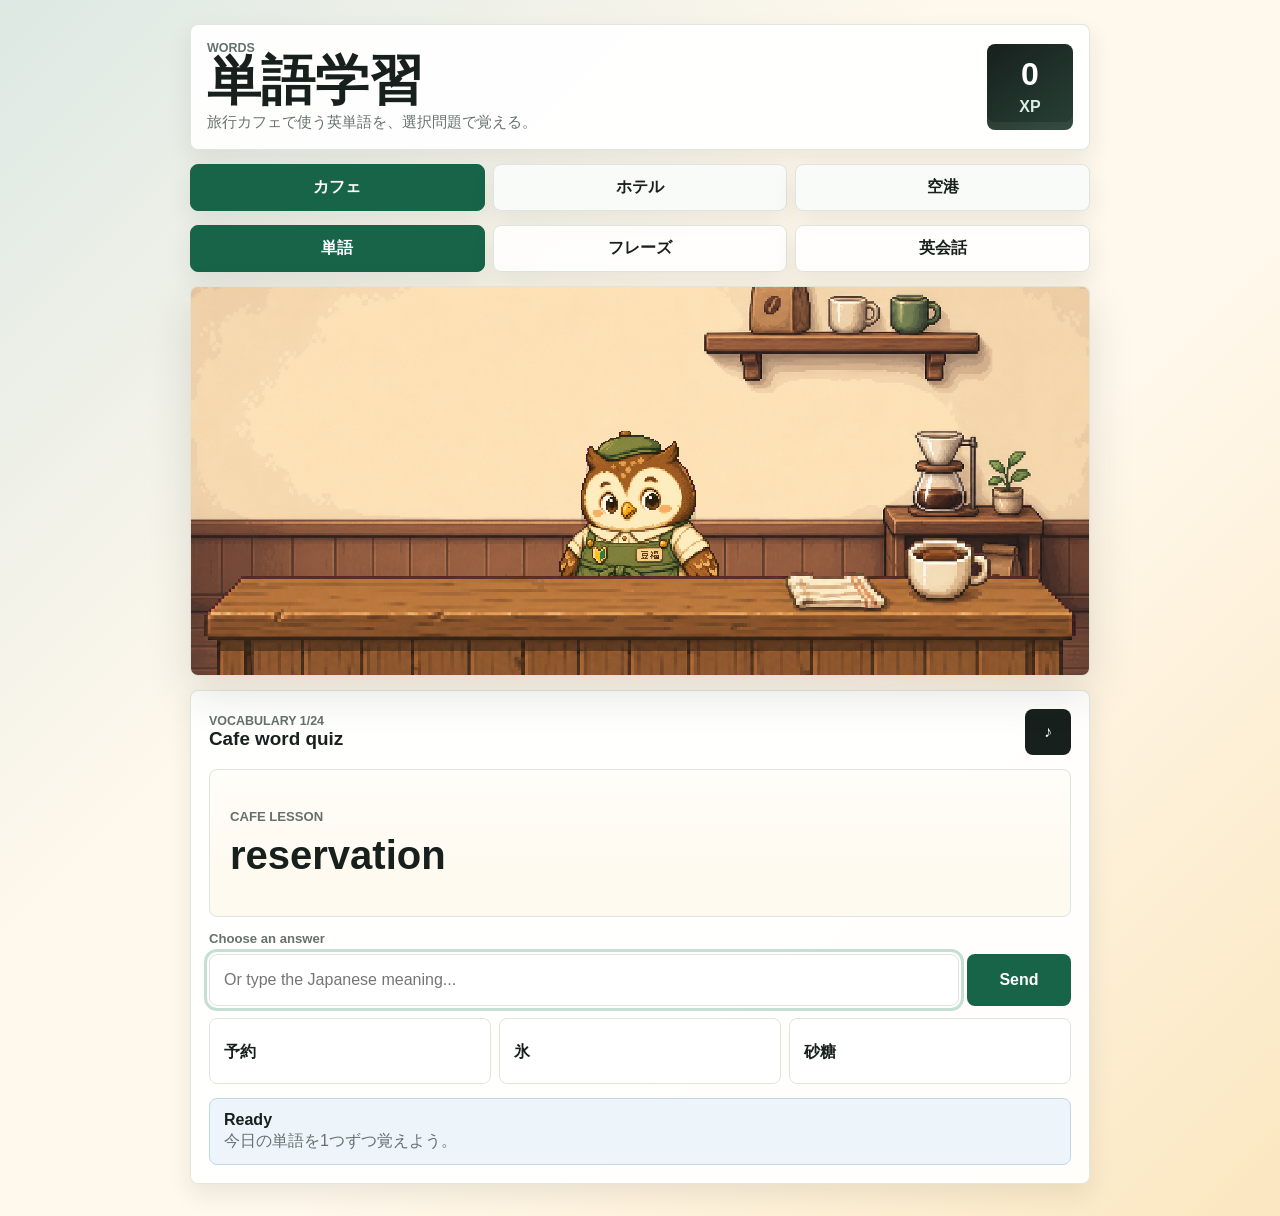
==== commit 4ff5df69: "Add hotel and airport lesson areas" ====
--- a/index.html
+++ b/index.html
@@ -3,17 +3,17 @@
   <head>
     <meta charset="utf-8" />
     <meta name="viewport" content="width=device-width, initial-scale=1" />
-    <title>TripTalk Cafe</title>
+    <title>TripTalk Cafe - Words</title>
     <link rel="stylesheet" href="styles.css" />
   </head>
-  <body>
+  <body data-area="cafe" data-mode="vocabulary">
     <main class="app-shell">
-      <section class="main-panel" aria-label="Cafe learning area">
+      <section class="main-panel" aria-label="Cafe vocabulary lesson">
         <header class="topbar">
           <div>
-            <p class="kicker">Cafe lesson</p>
-            <h1>TripTalk Cafe</h1>
-            <p class="topbar-copy">旅行カフェ英語を練習して、豆福とお店を育てる。</p>
+            <p class="kicker">Words</p>
+            <h1>単語学習</h1>
+            <p class="topbar-copy">旅行カフェで使う英単語を、選択問題で覚える。</p>
           </div>
           <div class="xp-badge" aria-label="Total XP">
             <strong id="totalXp">0</strong>
@@ -21,51 +21,31 @@
           </div>
         </header>
 
+        <nav class="area-nav" aria-label="Travel areas">
+          <a class="active" href="index.html">カフェ</a>
+          <a href="hotel.html">ホテル</a>
+          <a href="airport.html">空港</a>
+        </nav>
+
+        <nav class="mode-nav" aria-label="Learning pages">
+          <a class="active" href="index.html">単語</a>
+          <a href="phrases.html">フレーズ</a>
+          <a href="roleplay.html">英会話</a>
+        </nav>
+
         <section class="cafe-stage" id="cafeStage" aria-label="Cafe room">
           <img id="interiorBack" class="interior-layer interior-back" src="assets/interiors/cafe/cafe-lv1-back.png" alt="" />
           <div class="barista" id="barista" aria-label="Mamefuku character">
             <img id="mamefukuImage" class="mamefuku-image" src="assets/characters/mamefuku/mamefuku-lv1.png" alt="Mamefuku cafe apprentice" />
           </div>
           <img id="interiorFront" class="interior-layer interior-front" src="assets/interiors/cafe/cafe-lv1-front.png" alt="" />
-          <div class="stage-label">
-            <span id="cafeLevelLabel">Interior Lv.1</span>
-            <strong id="baristaTitle">Trainee Barista</strong>
-          </div>
         </section>
-
-        <section class="progress-board">
-          <div class="meter-group">
-            <div class="meter-label">
-              <span id="nextRewardText">Next: Table seats at 30 XP</span>
-              <span id="xpMeterText">0 / 120</span>
-            </div>
-            <div class="meter">
-              <span id="xpBar"></span>
-            </div>
-          </div>
-          <div class="stat-grid">
-            <div>
-              <strong id="clearCount">0</strong>
-              <span>clears</span>
-            </div>
-            <div>
-              <strong id="itemCount">0</strong>
-              <span>unlocks</span>
-            </div>
-            <div>
-              <strong id="phraseCount">0</strong>
-              <span>phrases</span>
-            </div>
-          </div>
-        </section>
-
-        <nav class="mode-tabs" aria-label="Learning modes" id="modeTabs"></nav>
 
         <section class="lesson-card">
           <div class="lesson-head">
             <div>
               <p class="label" id="modeLabel">Vocabulary</p>
-              <h2 id="promptTitle">Start learning cafe English</h2>
+              <h2 id="promptTitle">Cafe word quiz</h2>
             </div>
             <button class="icon-button" id="soundButton" type="button" aria-label="Read English aloud" title="Read English aloud">
               <span aria-hidden="true">♪</span>
@@ -86,26 +66,10 @@
 
           <section class="feedback" id="feedback" aria-live="polite">
             <strong>Ready</strong>
-            <span>英単語・英文・英会話を練習してカフェを育てよう。</span>
+            <span>今日の単語を1つずつ覚えよう。</span>
           </section>
         </section>
       </section>
-
-      <aside class="side-panel" aria-label="Cafe progress">
-        <section class="side-card">
-          <p class="kicker">Interior upgrades</p>
-          <h2>学習でお店が育つ</h2>
-          <div class="upgrade-list" id="upgradeList"></div>
-        </section>
-
-        <section class="side-card">
-          <div class="section-head">
-            <h2>Phrase bank</h2>
-            <button id="resetButton" type="button">Reset</button>
-          </div>
-          <div id="phraseBank"></div>
-        </section>
-      </aside>
     </main>
 
     <script src="app.js"></script>
--- a/styles.css
+++ b/styles.css
@@ -49,20 +49,20 @@
 }
 
 .app-shell {
-  width: min(1240px, calc(100% - 32px));
+  width: min(900px, calc(100% - 32px));
   min-height: 100vh;
   margin: 0 auto;
   padding: 24px 0 32px;
   display: grid;
-  grid-template-columns: minmax(0, 1fr) 340px;
-  gap: 18px;
+  grid-template-columns: 1fr;
+  gap: 14px;
   align-items: start;
 }
 
 .main-panel,
 .side-panel {
   display: grid;
-  gap: 18px;
+  gap: 14px;
 }
 
 .topbar,
@@ -77,8 +77,8 @@
 }
 
 .topbar {
-  min-height: 88px;
-  padding: 16px 18px;
+  min-height: 82px;
+  padding: 16px;
   display: flex;
   align-items: center;
   justify-content: space-between;
@@ -145,7 +145,7 @@
 
 .cafe-stage {
   position: relative;
-  height: clamp(300px, 37vw, 410px);
+  height: clamp(260px, 48vw, 390px);
   overflow: hidden;
   background: #f7dfb6;
   box-shadow: var(--shadow);
@@ -233,107 +233,42 @@
   font-weight: 850;
 }
 
-.progress-board {
-  padding: 14px;
-  display: grid;
-  grid-template-columns: minmax(0, 1fr) 250px;
-  gap: 14px;
-  align-items: center;
-}
-
-.meter-label {
-  display: flex;
-  justify-content: space-between;
-  gap: 12px;
-  color: var(--muted);
-  font-size: 0.86rem;
-  font-weight: 850;
-  margin-bottom: 8px;
-}
-
-.meter {
-  height: 14px;
-  overflow: hidden;
-  border-radius: 999px;
-  background: #e8ede7;
-}
-
-.meter span {
-  display: block;
-  height: 100%;
-  width: 0%;
-  border-radius: inherit;
-  background: linear-gradient(90deg, var(--green), var(--gold));
-  transition: width 220ms ease;
-}
-
-.stat-grid {
+.area-nav,
+.mode-nav {
   display: grid;
   grid-template-columns: repeat(3, 1fr);
   gap: 8px;
 }
 
-.stat-grid div {
-  padding: 10px 12px;
+.area-nav a,
+.mode-nav a {
+  min-height: 46px;
+  padding: 12px;
   border: 1px solid var(--line);
   border-radius: 8px;
-  background: #f8fbf7;
-}
-
-.stat-grid strong,
-.stat-grid span {
-  display: block;
-}
-
-.stat-grid strong {
-  font-size: 1.32rem;
-}
-
-.stat-grid span {
-  color: var(--muted);
-  font-size: 0.76rem;
-  font-weight: 850;
-}
-
-.mode-tabs {
-  display: grid;
-  grid-template-columns: repeat(3, 1fr);
-  gap: 8px;
-}
-
-.mode-tabs button {
-  min-height: 62px;
-  padding: 11px 12px;
-  border-radius: 8px;
+  background: rgba(255, 255, 255, 0.86);
   color: var(--ink);
-  background: rgba(255, 255, 255, 0.78);
-  border: 1px solid var(--line);
   font-weight: 900;
-  text-align: left;
+  text-align: center;
+  text-decoration: none;
   box-shadow: var(--shadow-soft);
 }
 
-.mode-tabs button span {
-  display: block;
-  color: var(--muted);
-  font-size: 0.75rem;
-  font-weight: 850;
-  margin-top: 4px;
-}
-
-.mode-tabs button.active {
+.area-nav a {
+  min-height: 42px;
+  background: #f9fbf8;
+}
+
+.area-nav a.active,
+.mode-nav a.active {
   color: white;
   background: var(--green-dark);
   border-color: var(--green-dark);
 }
 
-.mode-tabs button.active span {
-  color: #d2ede0;
-}
-
 .lesson-card,
 .side-card {
-  padding: 16px;
+  padding: 18px;
 }
 
 .lesson-head,
@@ -580,10 +515,6 @@
   .app-shell {
     grid-template-columns: 1fr;
   }
-
-  .progress-board {
-    grid-template-columns: 1fr;
-  }
 }
 
 @media (max-width: 640px) {
@@ -620,22 +551,16 @@
     transform: translateX(-50%);
   }
 
-  .mode-tabs,
+  .area-nav,
+  .mode-nav,
   .choice-grid,
-  .answer-row,
-  .stat-grid {
+  .answer-row {
     grid-template-columns: 1fr;
   }
 
-  .progress-board,
   .lesson-card,
   .side-card {
     padding: 14px;
-  }
-
-  .meter-label {
-    display: grid;
-    gap: 4px;
   }
 
   .question-box {
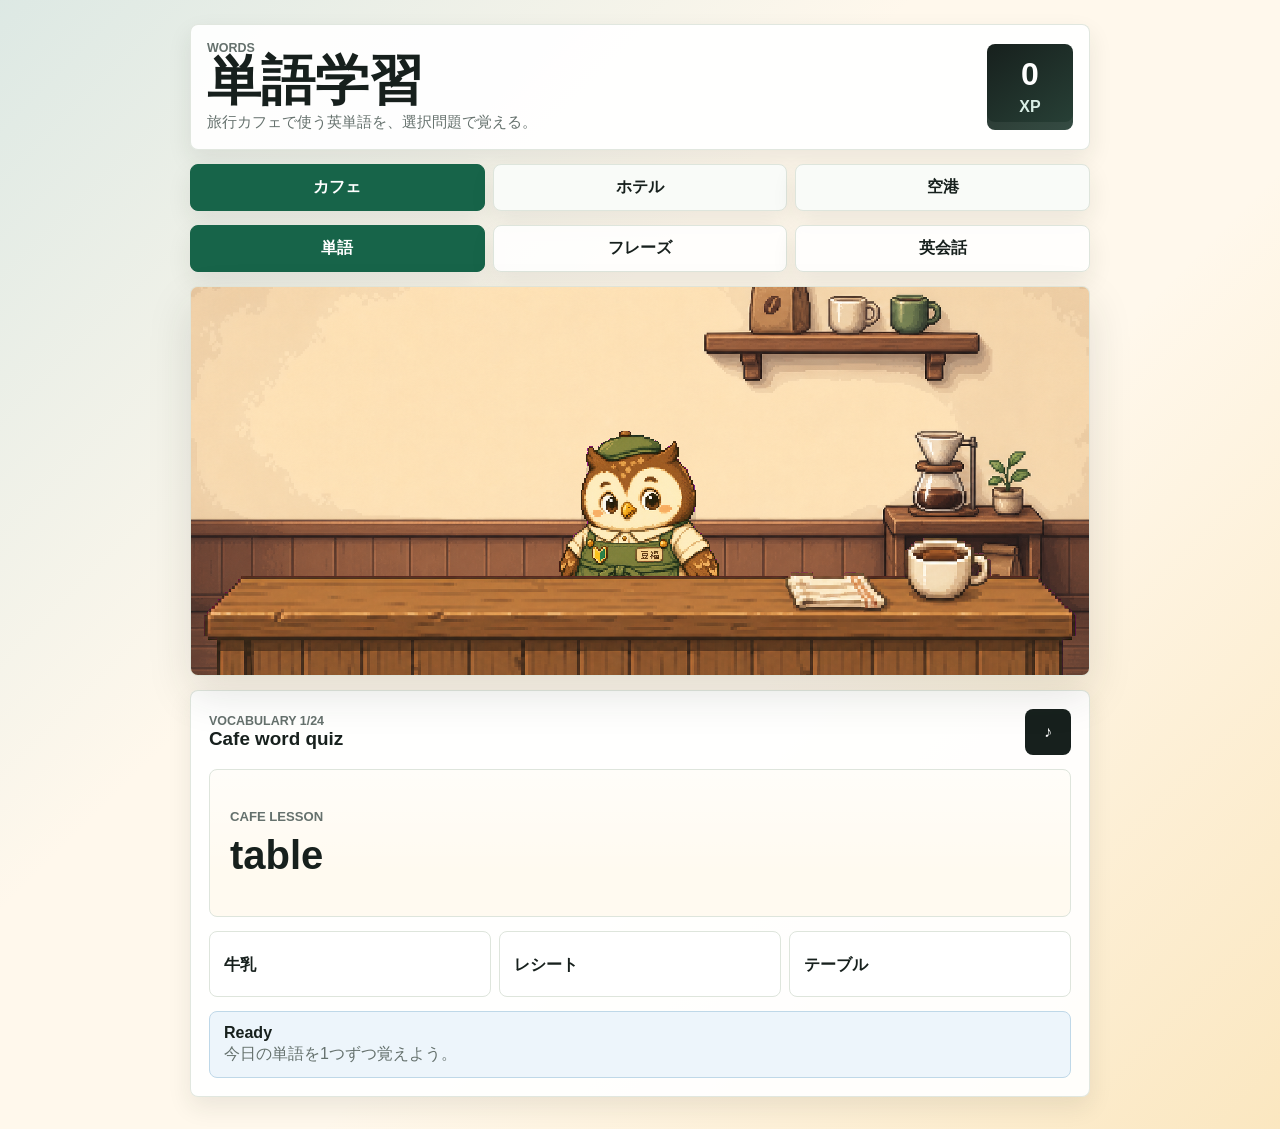
==== commit ebda3be6: "Force hide vocabulary input on pages" ====
--- a/index.html
+++ b/index.html
@@ -4,7 +4,7 @@
     <meta charset="utf-8" />
     <meta name="viewport" content="width=device-width, initial-scale=1" />
     <title>TripTalk Cafe - Words</title>
-    <link rel="stylesheet" href="styles.css" />
+    <link rel="stylesheet" href="styles.css?v=hide-vocab-input" />
   </head>
   <body data-area="cafe" data-mode="vocabulary">
     <main class="app-shell">
--- a/styles.css
+++ b/styles.css
@@ -21,6 +21,10 @@
   box-sizing: border-box;
 }
 
+[hidden] {
+  display: none !important;
+}
+
 body {
   margin: 0;
   min-height: 100vh;
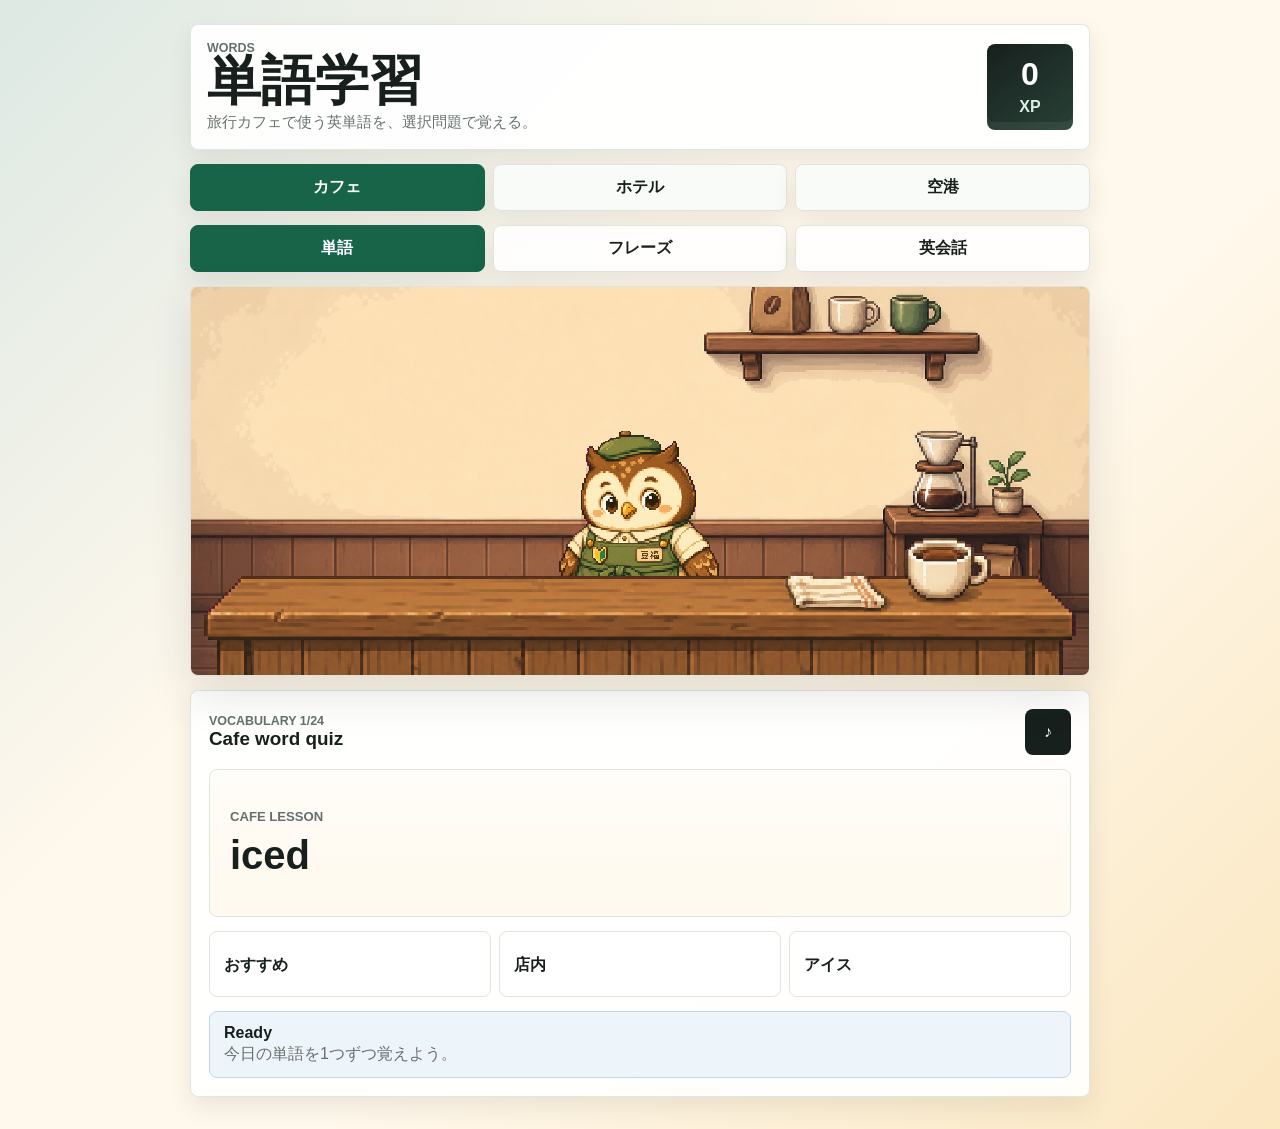
==== commit 3966ae44: "Bust app script cache for lesson updates" ====
--- a/index.html
+++ b/index.html
@@ -72,6 +72,6 @@
       </section>
     </main>
 
-    <script src="app.js"></script>
+    <script src="app.js?v=lesson-content-2"></script>
   </body>
 </html>
